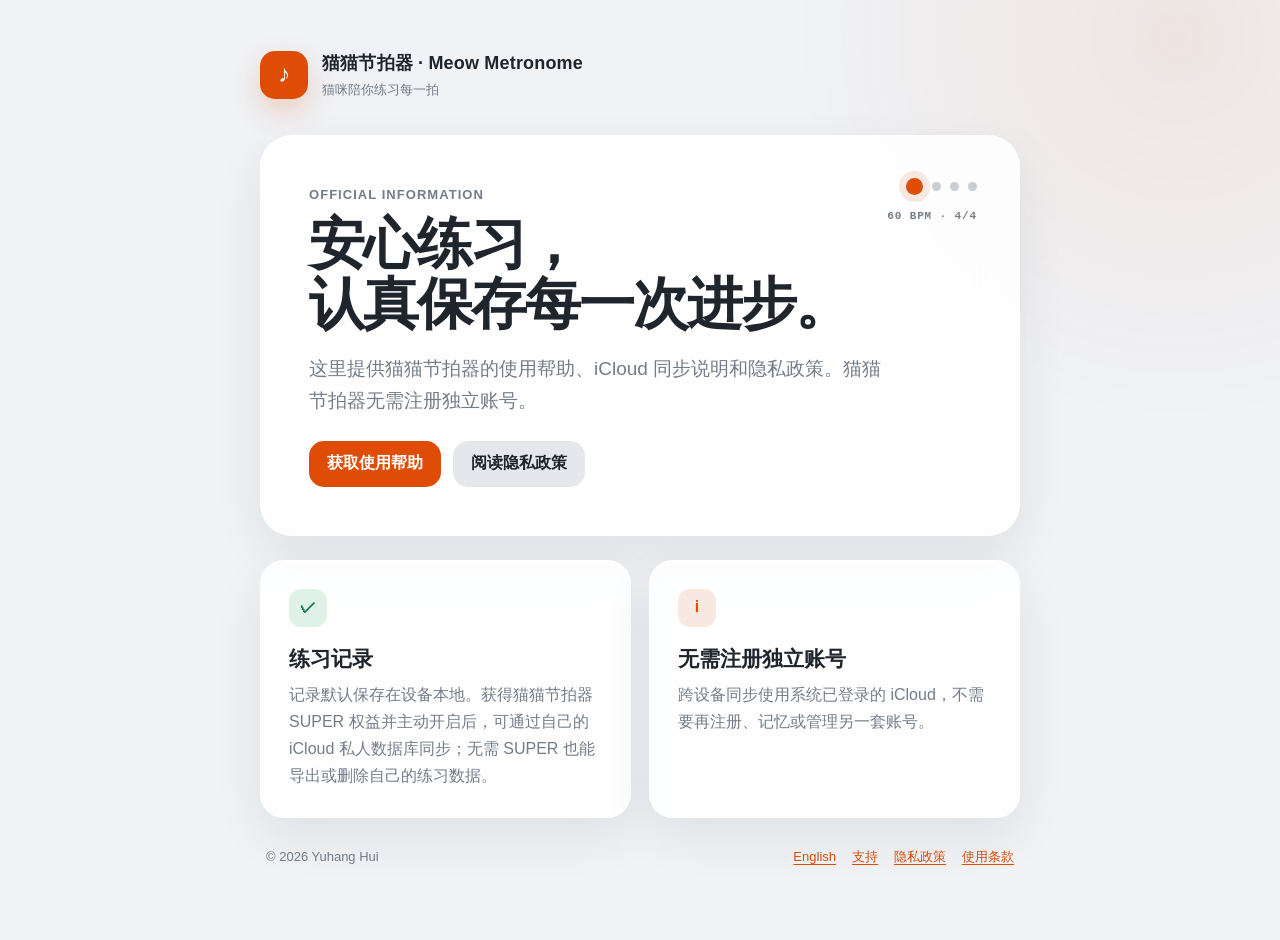
==== index.html @ c9d7cae2 "feat: publish Meow Metronome support site Co-Authored-By: Codex GPT-5 <noreply@openai.com>" ====
<!doctype html>
<html lang="zh-CN">
<head>
  <meta charset="utf-8">
  <meta name="viewport" content="width=device-width, initial-scale=1">
  <meta name="description" content="猫猫节拍器（Meow Metronome）官方支持与隐私信息。">
  <title>猫猫节拍器｜Meow Metronome</title>
  <link rel="icon" href="favicon.svg" type="image/svg+xml">
  <link rel="stylesheet" href="styles.css">
</head>
<body>
  <main class="shell">
    <header class="brand" aria-label="猫猫节拍器 Meow Metronome">
      <div class="brand-mark" aria-hidden="true">♪</div>
      <div>
        <p class="brand-name">猫猫节拍器 · Meow Metronome</p>
        <p class="brand-subtitle">猫咪陪你练习每一拍</p>
      </div>
    </header>

    <section class="hero">
      <div class="hero-copy">
        <p class="eyebrow">Official information</p>
        <h1>安心练习，<br>认真保存每一次进步。</h1>
        <p class="lede">这里提供猫猫节拍器的使用帮助、iCloud 同步说明和隐私政策。猫猫节拍器无需注册独立账号。</p>
        <div class="actions">
          <a class="button" href="support.html">获取使用帮助</a>
          <a class="button secondary" href="privacy.html">阅读隐私政策</a>
        </div>
      </div>
      <div class="beat-signature" aria-hidden="true">
        <div class="beat-track"><span></span><span></span><span></span><span></span></div>
        <span>60 BPM · 4/4</span>
      </div>
    </section>

    <section class="grid" aria-label="主要信息">
      <article class="card">
        <span class="icon green" aria-hidden="true">✓</span>
        <h2>练习记录</h2>
        <p class="muted">记录默认保存在设备本地。获得猫猫节拍器 SUPER 权益并主动开启后，可通过自己的 iCloud 私人数据库同步；无需 SUPER 也能导出或删除自己的练习数据。</p>
      </article>
      <article class="card">
        <span class="icon" aria-hidden="true">i</span>
        <h2>无需注册独立账号</h2>
        <p class="muted">跨设备同步使用系统已登录的 iCloud，不需要再注册、记忆或管理另一套账号。</p>
      </article>
    </section>

    <footer>
      <span>© 2026 Yuhang Hui</span>
      <nav aria-label="页脚链接">
        <a href="index-en.html" lang="en">English</a>
        <a href="support.html">支持</a>
        <a href="privacy.html">隐私政策</a>
        <a href="https://www.apple.com/legal/internet-services/itunes/dev/stdeula/">使用条款</a>
      </nav>
    </footer>
  </main>
</body>
</html>
---- styles.css ----
:root {
    color-scheme: light;
    --canvas: #f0f2f5;
    --surface: #ffffff;
    --ink: #1f252d;
    --muted: #727d89;
    --line: #dfe3e8;
    --accent: #df4c06;
    --accent-soft: #f7e9e2;
    --green: #087c49;
    --green-soft: #e0f1e8;
    font-family: -apple-system, BlinkMacSystemFont, "SF Pro Text", "PingFang SC", sans-serif;
}

* {
    box-sizing: border-box;
}

html {
    background: var(--canvas);
}

body {
    margin: 0;
    color: var(--ink);
    background:
        radial-gradient(circle at 92% 4%, rgba(223, 76, 6, 0.08), transparent 24rem),
        var(--canvas);
    line-height: 1.68;
}

a {
    color: var(--accent);
    text-decoration-thickness: 0.08em;
    text-underline-offset: 0.2em;
}

.shell {
    width: min(760px, calc(100% - 32px));
    margin: 0 auto;
    padding: 48px 0 72px;
}

.brand {
    display: flex;
    align-items: center;
    gap: 14px;
    margin-bottom: 34px;
}

.brand-mark {
    display: grid;
    width: 48px;
    height: 48px;
    place-items: center;
    border-radius: 15px;
    color: #fff;
    background: var(--accent);
    box-shadow: 0 12px 28px rgba(223, 76, 6, 0.22);
    font-size: 24px;
}

.brand-name {
    margin: 0;
    font-size: 18px;
    font-weight: 760;
    letter-spacing: 0.01em;
}

.brand-subtitle,
.eyebrow,
.meta,
.muted {
    color: var(--muted);
}

.brand-subtitle {
    margin: 1px 0 0;
    font-size: 13px;
}

.hero,
.card {
    border: 1px solid rgba(255, 255, 255, 0.86);
    background: rgba(255, 255, 255, 0.88);
    box-shadow: 0 18px 48px rgba(31, 37, 45, 0.08);
    backdrop-filter: blur(18px);
}

.hero {
    position: relative;
    overflow: hidden;
    padding: clamp(28px, 6vw, 48px);
    border-radius: 32px;
    margin-bottom: 24px;
}

.hero-copy {
    position: relative;
    z-index: 1;
    max-width: 36rem;
}

.beat-signature {
    position: absolute;
    top: 42px;
    right: 42px;
    display: grid;
    justify-items: end;
    gap: 12px;
    color: var(--muted);
    font-family: ui-monospace, SFMono-Regular, Menlo, monospace;
    font-size: 11px;
    font-weight: 700;
    letter-spacing: 0.08em;
}

.beat-track {
    display: flex;
    align-items: center;
    gap: 9px;
}

.beat-track span {
    width: 9px;
    height: 9px;
    border-radius: 999px;
    background: #c9ced5;
}

.beat-track span:first-child {
    width: 17px;
    height: 17px;
    background: var(--accent);
    box-shadow: 0 0 0 7px var(--accent-soft);
}

.eyebrow {
    margin: 0 0 8px;
    font-size: 13px;
    font-weight: 700;
    letter-spacing: 0.08em;
    text-transform: uppercase;
}

h1 {
    margin: 0;
    font-size: clamp(34px, 8vw, 56px);
    line-height: 1.08;
    letter-spacing: -0.035em;
}

.lede {
    max-width: 38rem;
    margin: 18px 0 0;
    color: var(--muted);
    font-size: clamp(16px, 3.5vw, 19px);
}

.grid {
    display: grid;
    grid-template-columns: repeat(2, minmax(0, 1fr));
    gap: 18px;
}

.card {
    padding: 28px;
    border-radius: 24px;
}

.card.full {
    grid-column: 1 / -1;
}

.card h2 {
    margin: 0 0 10px;
    font-size: 21px;
    line-height: 1.3;
}

.card h3 {
    margin: 28px 0 8px;
    font-size: 17px;
}

.card p:first-of-type {
    margin-top: 0;
}

.card p:last-child,
.card ul:last-child,
.card ol:last-child {
    margin-bottom: 0;
}

.icon {
    display: inline-grid;
    width: 38px;
    height: 38px;
    margin-bottom: 18px;
    place-items: center;
    border-radius: 12px;
    background: var(--accent-soft);
    color: var(--accent);
    font-weight: 800;
}

.icon.green {
    color: var(--green);
    background: var(--green-soft);
}

.actions {
    display: flex;
    flex-wrap: wrap;
    gap: 12px;
    margin-top: 24px;
}

.button {
    display: inline-flex;
    min-height: 46px;
    align-items: center;
    justify-content: center;
    padding: 0 18px;
    border-radius: 15px;
    color: #fff;
    background: var(--accent);
    font-weight: 720;
    text-decoration: none;
}

.button.secondary {
    color: var(--ink);
    background: #e4e7eb;
}

a:focus-visible,
.button:focus-visible {
    outline: 3px solid rgba(223, 76, 6, 0.36);
    outline-offset: 4px;
}

.brand-mark:is(a) {
    text-decoration: none;
}

.notice {
    padding: 16px 18px;
    border-left: 4px solid var(--accent);
    border-radius: 0 14px 14px 0;
    background: var(--accent-soft);
}

.placeholder {
    display: inline-block;
    padding: 2px 8px;
    border: 1px dashed var(--accent);
    border-radius: 8px;
    color: var(--accent);
    background: #fff;
    font-family: ui-monospace, SFMono-Regular, Menlo, monospace;
    font-size: 0.92em;
}

ul,
ol {
    padding-left: 1.35em;
}

li + li {
    margin-top: 8px;
}

footer {
    display: flex;
    flex-wrap: wrap;
    justify-content: space-between;
    gap: 12px;
    padding: 28px 6px 0;
    color: var(--muted);
    font-size: 13px;
}

footer nav {
    display: flex;
    flex-wrap: wrap;
    gap: 16px;
}

@media (max-width: 640px) {
    .shell {
        padding-top: 28px;
    }

    .grid {
        grid-template-columns: 1fr;
    }

    .card.full {
        grid-column: auto;
    }

    .hero,
    .card {
        border-radius: 22px;
    }

    .beat-signature {
        position: static;
        justify-items: start;
        margin-top: 30px;
    }
}

@media (prefers-reduced-motion: no-preference) {
    .button {
        transition: transform 160ms ease, box-shadow 160ms ease;
    }

    .button:hover {
        transform: translateY(-1px);
        box-shadow: 0 10px 24px rgba(223, 76, 6, 0.18);
    }


    .beat-track span:first-child {
        animation: beat-pulse 1s ease-out infinite;
    }
}

@keyframes beat-pulse {
    0%, 100% {
        transform: scale(1);
        box-shadow: 0 0 0 7px var(--accent-soft);
    }
    18% {
        transform: scale(1.12);
        box-shadow: 0 0 0 12px rgba(247, 233, 226, 0.42);
    }
}
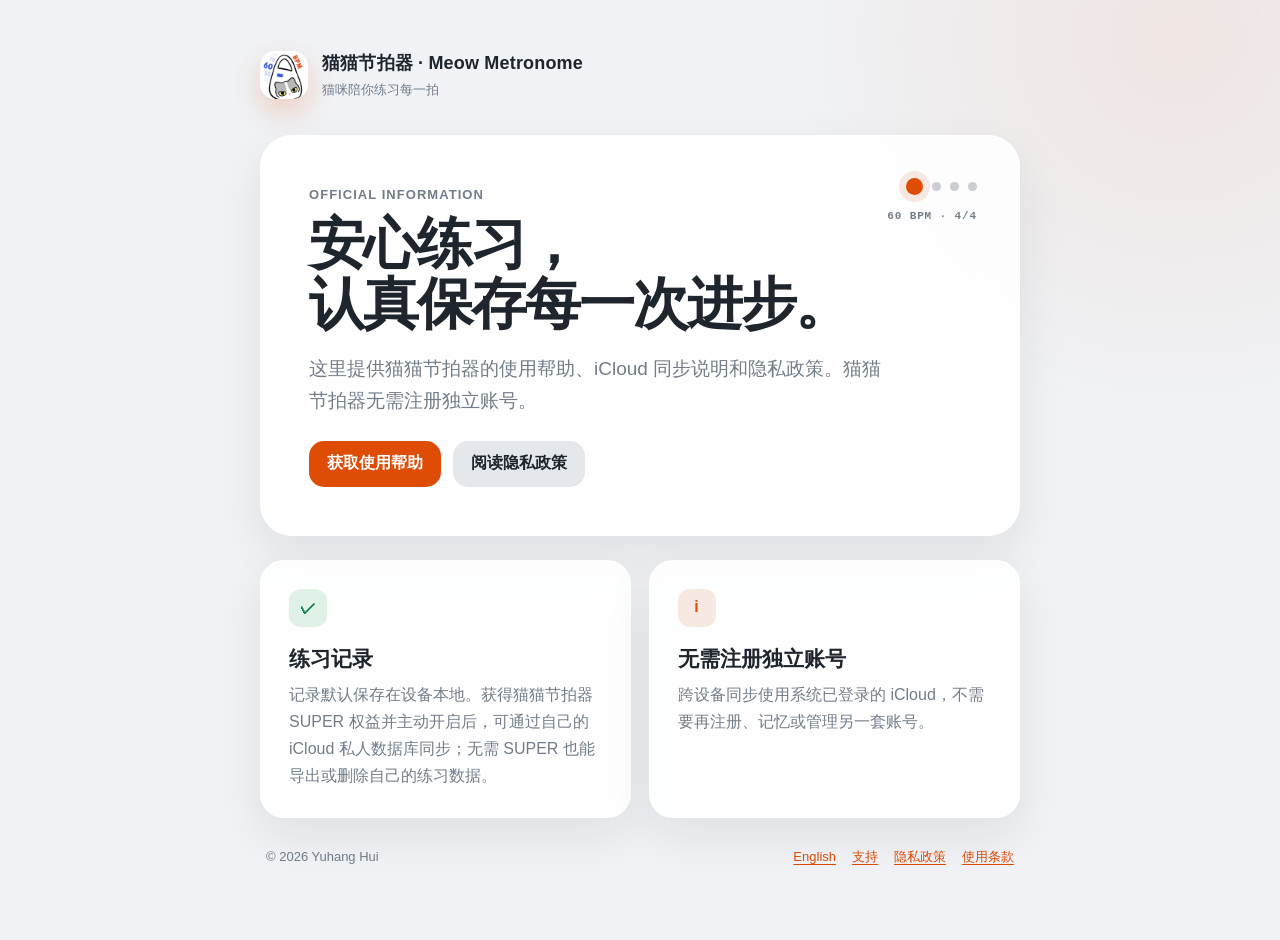
==== commit 34ee8cfc: "feat: use app icon across support site Co-Authored-By: Codex GPT-5 <noreply@openai.com>" ====
--- a/index.html
+++ b/index.html
@@ -5,13 +5,14 @@
   <meta name="viewport" content="width=device-width, initial-scale=1">
   <meta name="description" content="猫猫节拍器（Meow Metronome）官方支持与隐私信息。">
   <title>猫猫节拍器｜Meow Metronome</title>
-  <link rel="icon" href="favicon.svg" type="image/svg+xml">
+  <link rel="icon" href="app-icon.png" type="image/png">
+  <link rel="apple-touch-icon" href="app-icon.png">
   <link rel="stylesheet" href="styles.css">
 </head>
 <body>
   <main class="shell">
     <header class="brand" aria-label="猫猫节拍器 Meow Metronome">
-      <div class="brand-mark" aria-hidden="true">♪</div>
+      <div class="brand-mark" aria-hidden="true"><img src="app-icon.png" alt=""></div>
       <div>
         <p class="brand-name">猫猫节拍器 · Meow Metronome</p>
         <p class="brand-subtitle">猫咪陪你练习每一拍</p>
--- a/styles.css
+++ b/styles.css
@@ -49,15 +49,19 @@
 }
 
 .brand-mark {
-    display: grid;
+    display: block;
     width: 48px;
     height: 48px;
-    place-items: center;
     border-radius: 15px;
-    color: #fff;
-    background: var(--accent);
+    overflow: hidden;
     box-shadow: 0 12px 28px rgba(223, 76, 6, 0.22);
-    font-size: 24px;
+}
+
+.brand-mark img {
+    display: block;
+    width: 100%;
+    height: 100%;
+    object-fit: cover;
 }
 
 .brand-name {
